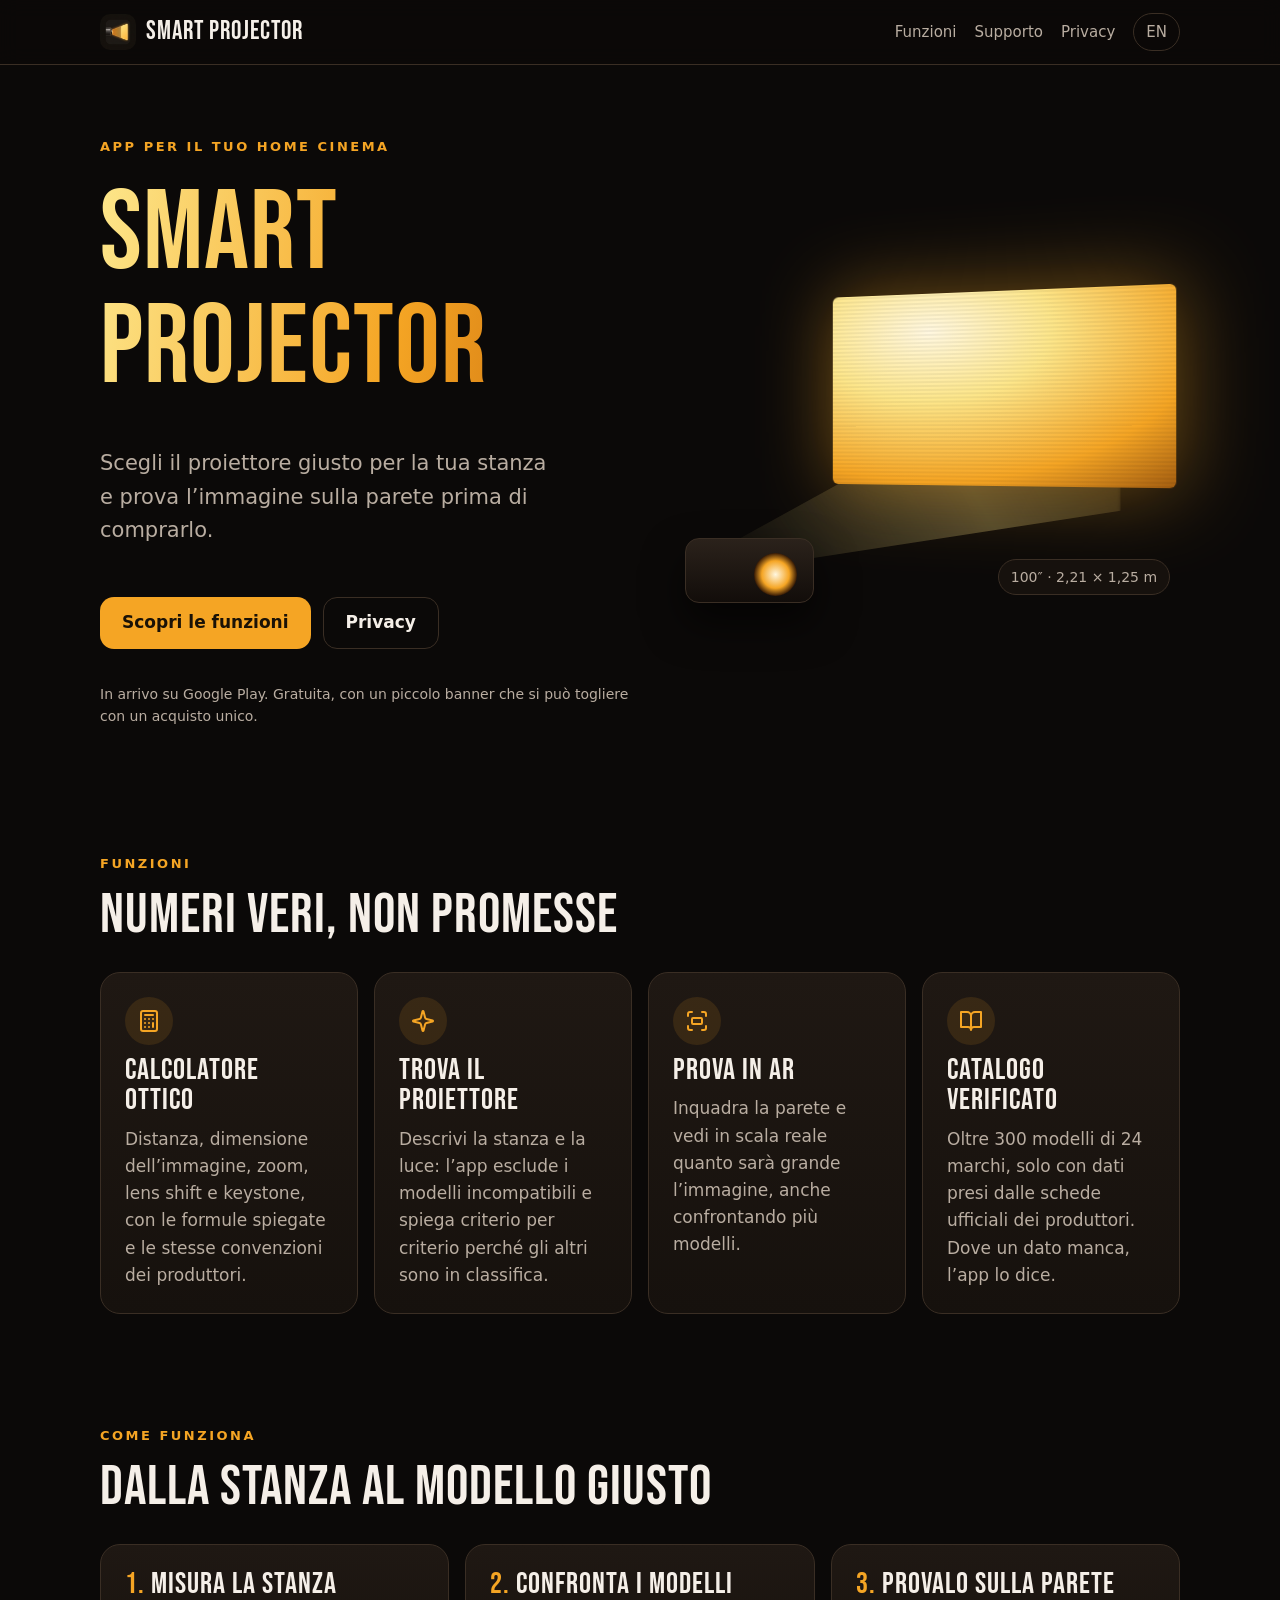
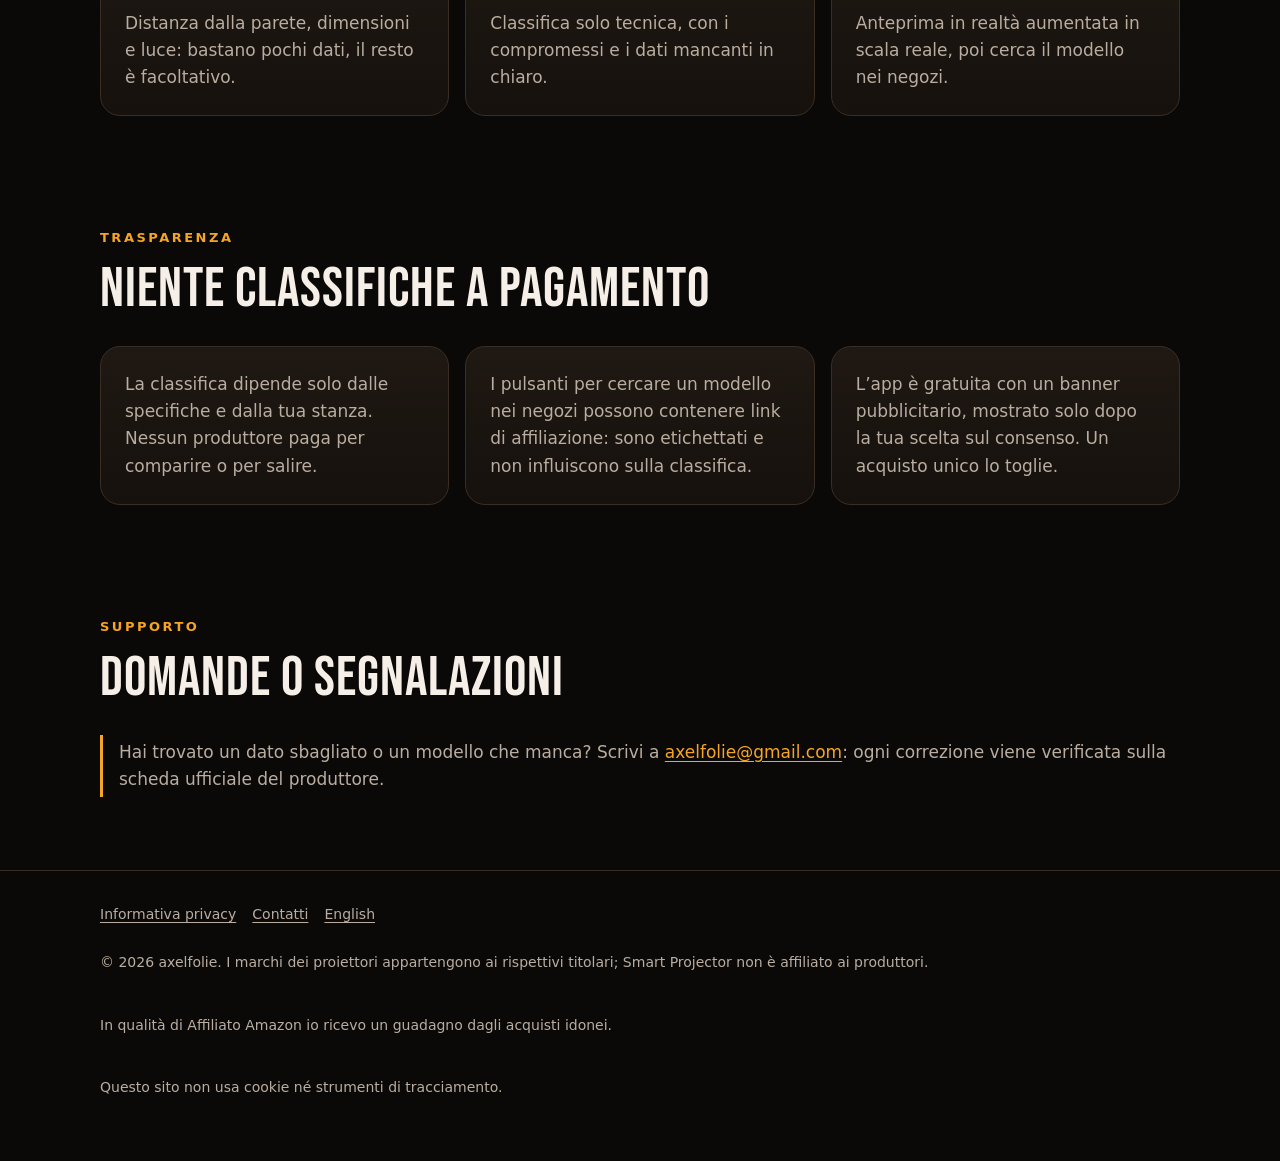
==== index.html @ 02530679 "Add files via upload" ====
<!doctype html>
<html lang="it">
<head>
  <meta charset="utf-8" />
  <meta name="viewport" content="width=device-width, initial-scale=1" />
  <title>Smart Projector – scegli e prova il proiettore giusto</title>
  <meta name="description" content="App per scegliere il proiettore adatto alla tua stanza: calcoli ottici verificabili, catalogo con schede ufficiali e anteprima in realtà aumentata sulla tua parete." />
  <meta name="theme-color" content="#0b0908" />
  <link rel="icon" href="favicon.png" />
  <link rel="alternate" hreflang="en" href="en/" />
  <link rel="stylesheet" href="assets/style.css" />
</head>
<body>
  <header class="top">
    <div class="wrap">
      <a class="brand" href="./"><img src="assets/icon-256.png" alt="" width="36" height="36" /><span>Smart Projector</span></a>
      <nav class="nav" aria-label="Principale">
        <a class="hide-sm" href="#funzioni">Funzioni</a>
        <a class="hide-sm" href="#supporto">Supporto</a>
        <a href="privacy.html">Privacy</a>
        <a class="lang" href="en/" hreflang="en" lang="en">EN</a>
      </nav>
    </div>
  </header>

  <main>
    <section class="hero">
      <div class="wrap">
        <div class="hero-copy">
          <span class="eyebrow">App per il tuo home cinema</span>
          <h1 class="gradient">Smart Projector</h1>
          <p class="lead">Scegli il proiettore giusto per la tua stanza e prova l’immagine sulla parete prima di comprarlo.</p>
          <div class="cta">
            <a class="btn btn-primary" href="#funzioni">Scopri le funzioni</a>
            <a class="btn btn-ghost" href="privacy.html">Privacy</a>
          </div>
          <p class="soon">In arrivo su Google Play. Gratuita, con un piccolo banner che si può togliere con un acquisto unico.</p>
        </div>
        <div class="stage" aria-hidden="true">
          <div class="beam"></div>
          <div class="screen"></div>
          <div class="projector"></div>
          <div class="label">100″ · 2,21 × 1,25 m</div>
        </div>
      </div>
    </section>

    <section id="funzioni">
      <div class="wrap">
        <div class="section-head">
          <span class="eyebrow">Funzioni</span>
          <h2>Numeri veri, non promesse</h2>
        </div>
        <div class="grid">
          <article class="card">
            <div class="icon"><svg viewBox="0 0 24 24" fill="none" stroke="currentColor" stroke-width="2" stroke-linecap="round" stroke-linejoin="round" aria-hidden="true"><rect width="16" height="20" x="4" y="2" rx="2"/><line x1="8" x2="16" y1="6" y2="6"/><path d="M16 10h.01M12 10h.01M8 10h.01M12 14h.01M8 14h.01M12 18h.01M8 18h.01M16 14v4"/></svg></div>
            <h3>Calcolatore ottico</h3>
            <p>Distanza, dimensione dell’immagine, zoom, lens shift e keystone, con le formule spiegate e le stesse convenzioni dei produttori.</p>
          </article>
          <article class="card">
            <div class="icon"><svg viewBox="0 0 24 24" fill="none" stroke="currentColor" stroke-width="2" stroke-linecap="round" stroke-linejoin="round" aria-hidden="true"><path d="M9.937 15.5A2 2 0 0 0 8.5 14.063l-6.135-1.582a.5.5 0 0 1 0-.962L8.5 9.936A2 2 0 0 0 9.937 8.5l1.582-6.135a.5.5 0 0 1 .963 0L14.063 8.5A2 2 0 0 0 15.5 9.937l6.135 1.581a.5.5 0 0 1 0 .964L15.5 14.063a2 2 0 0 0-1.437 1.437l-1.582 6.135a.5.5 0 0 1-.963 0z"/></svg></div>
            <h3>Trova il proiettore</h3>
            <p>Descrivi la stanza e la luce: l’app esclude i modelli incompatibili e spiega criterio per criterio perché gli altri sono in classifica.</p>
          </article>
          <article class="card">
            <div class="icon"><svg viewBox="0 0 24 24" fill="none" stroke="currentColor" stroke-width="2" stroke-linecap="round" stroke-linejoin="round" aria-hidden="true"><path d="M3 7V5a2 2 0 0 1 2-2h2M17 3h2a2 2 0 0 1 2 2v2M21 17v2a2 2 0 0 1-2 2h-2M7 21H5a2 2 0 0 1-2-2v-2"/><rect width="10" height="6" x="7" y="9" rx="1"/></svg></div>
            <h3>Prova in AR</h3>
            <p>Inquadra la parete e vedi in scala reale quanto sarà grande l’immagine, anche confrontando più modelli.</p>
          </article>
          <article class="card">
            <div class="icon"><svg viewBox="0 0 24 24" fill="none" stroke="currentColor" stroke-width="2" stroke-linecap="round" stroke-linejoin="round" aria-hidden="true"><path d="M2 3h6a4 4 0 0 1 4 4v14a3 3 0 0 0-3-3H2zM22 3h-6a4 4 0 0 0-4 4v14a3 3 0 0 1 3-3h7z"/></svg></div>
            <h3>Catalogo verificato</h3>
            <p>Oltre 300 modelli di 24 marchi, solo con dati presi dalle schede ufficiali dei produttori. Dove un dato manca, l’app lo dice.</p>
          </article>
        </div>
      </div>
    </section>

    <section>
      <div class="wrap">
        <div class="section-head">
          <span class="eyebrow">Come funziona</span>
          <h2>Dalla stanza al modello giusto</h2>
        </div>
        <div class="steps">
          <article class="card step">
            <h3>Misura la stanza</h3>
            <p>Distanza dalla parete, dimensioni e luce: bastano pochi dati, il resto è facoltativo.</p>
          </article>
          <article class="card step">
            <h3>Confronta i modelli</h3>
            <p>Classifica solo tecnica, con i compromessi e i dati mancanti in chiaro.</p>
          </article>
          <article class="card step">
            <h3>Provalo sulla parete</h3>
            <p>Anteprima in realtà aumentata in scala reale, poi cerca il modello nei negozi.</p>
          </article>
        </div>
      </div>
    </section>

    <section>
      <div class="wrap">
        <div class="section-head">
          <span class="eyebrow">Trasparenza</span>
          <h2>Niente classifiche a pagamento</h2>
        </div>
        <div class="grid">
          <div class="card"><p>La classifica dipende solo dalle specifiche e dalla tua stanza. Nessun produttore paga per comparire o per salire.</p></div>
          <div class="card"><p>I pulsanti per cercare un modello nei negozi possono contenere link di affiliazione: sono etichettati e non influiscono sulla classifica.</p></div>
          <div class="card"><p>L’app è gratuita con un banner pubblicitario, mostrato solo dopo la tua scelta sul consenso. Un acquisto unico lo toglie.</p></div>
        </div>
      </div>
    </section>

    <section id="supporto">
      <div class="wrap">
        <div class="section-head">
          <span class="eyebrow">Supporto</span>
          <h2>Domande o segnalazioni</h2>
        </div>
        <p class="note">Hai trovato un dato sbagliato o un modello che manca? Scrivi a <a href="mailto:axelfolie@gmail.com">axelfolie@gmail.com</a>: ogni correzione viene verificata sulla scheda ufficiale del produttore.</p>
      </div>
    </section>
  </main>

  <footer>
    <div class="wrap">
      <nav aria-label="Note legali">
        <a href="privacy.html">Informativa privacy</a>
        <a href="mailto:axelfolie@gmail.com">Contatti</a>
        <a href="en/" hreflang="en" lang="en">English</a>
      </nav>
      <p>© 2026 axelfolie. I marchi dei proiettori appartengono ai rispettivi titolari; Smart Projector non è affiliato ai produttori.</p>
      <p>In qualità di Affiliato Amazon io ricevo un guadagno dagli acquisti idonei.</p>
      <p>Questo sito non usa cookie né strumenti di tracciamento.</p>
    </div>
  </footer>
</body>
</html>
---- assets/style.css ----
/* Smart Projector — sito statico. Stessi colori e titoli dell'app (sala buia, luce ambra). */
@font-face {
  font-family: 'Bebas Neue';
  src: url('fonts/BebasNeue_400Regular.ttf') format('truetype');
  font-display: swap;
}

:root {
  --bg: #0b0908;
  --card: #16110d;
  --card-2: #1f1813;
  --text: #f5efe8;
  --muted: #b9ada1;
  --accent: #f5a524;
  --accent-2: #fde68a;
  --on-accent: #1a1206;
  --border: #3a2e24;
  --radius: 20px;
  --display: 'Bebas Neue', Impact, 'Arial Narrow', sans-serif;
  --body: system-ui, -apple-system, 'Segoe UI', Roboto, 'Helvetica Neue', Arial, sans-serif;
}

* { box-sizing: border-box; }
html { scroll-behavior: smooth; }
body {
  margin: 0;
  background: var(--bg);
  color: var(--text);
  font: 17px/1.6 var(--body);
  -webkit-font-smoothing: antialiased;
}
img { max-width: 100%; display: block; }
a { color: var(--accent); text-underline-offset: 3px; }
a:hover { color: var(--accent-2); }
:focus-visible { outline: 3px solid var(--accent-2); outline-offset: 3px; border-radius: 6px; }

.wrap { width: min(1080px, 100% - 32px); margin-inline: auto; }

/* Intestazione */
.top {
  position: sticky; top: 0; z-index: 10;
  background: rgba(11, 9, 8, 0.82);
  backdrop-filter: blur(10px);
  border-bottom: 1px solid var(--border);
}
.top .wrap { display: flex; align-items: center; justify-content: space-between; gap: 16px; min-height: 64px; }
.brand { display: flex; align-items: center; gap: 10px; color: var(--text); text-decoration: none; }
.brand img { width: 36px; height: 36px; border-radius: 10px; }
.brand span { font: 26px/1 var(--display); letter-spacing: 1px; }
.nav { display: flex; align-items: center; gap: 18px; font-size: 15px; }
.nav a { color: var(--muted); text-decoration: none; padding: 10px 0; }
.nav a:hover, .nav a[aria-current='page'] { color: var(--text); }
.lang { border: 1px solid var(--border); border-radius: 999px; padding: 6px 12px !important; }

/* Titoli */
.eyebrow { font-size: 13px; letter-spacing: 2.5px; text-transform: uppercase; color: var(--accent); font-weight: 600; }
h1, h2, h3 { font-family: var(--display); font-weight: 400; letter-spacing: 1px; line-height: 1.02; margin: 0; }
h1 { font-size: clamp(56px, 11vw, 112px); }
h2 { font-size: clamp(36px, 6vw, 56px); }
h3 { font-size: 30px; }
.gradient {
  background: linear-gradient(100deg, var(--accent-2), var(--accent) 55%, #c2650a);
  -webkit-background-clip: text; background-clip: text; color: transparent;
}
.lead { font-size: clamp(18px, 2.4vw, 21px); color: var(--muted); max-width: 34ch; }

/* Hero con fascio di luce */
.hero { position: relative; overflow: hidden; padding: 72px 0 56px; }
.hero .wrap { display: grid; gap: 40px; align-items: center; grid-template-columns: 1.1fr 1fr; }
.hero-copy { display: grid; gap: 20px; }
.cta { display: flex; flex-wrap: wrap; gap: 12px; margin-top: 8px; }
.btn {
  display: inline-flex; align-items: center; gap: 10px; min-height: 52px; padding: 0 22px;
  border-radius: 14px; font-weight: 600; text-decoration: none; cursor: pointer;
  transition: transform 160ms ease, background-color 160ms ease;
}
.btn-primary { background: var(--accent); color: var(--on-accent); }
.btn-primary:hover { background: var(--accent-2); color: var(--on-accent); transform: translateY(-1px); }
.btn-ghost { border: 1px solid var(--border); color: var(--text); }
.btn-ghost:hover { border-color: var(--accent); color: var(--text); }
.soon { font-size: 14px; color: var(--muted); }

.stage { position: relative; aspect-ratio: 4 / 3; perspective: 900px; }
.stage .screen {
  position: absolute; right: 2%; top: 10%; width: 70%; aspect-ratio: 16 / 9;
  border-radius: 6px;
  background: radial-gradient(120% 120% at 30% 20%, #fff7e0 0%, #fde68a 30%, #f5a524 65%, #7c3a06 100%);
  box-shadow: 0 0 80px rgba(245, 165, 36, 0.45);
  transform: rotateY(-14deg);
  animation: glow 4.5s ease-in-out infinite;
}
.stage .screen::after {
  content: ''; position: absolute; inset: 0; border-radius: inherit;
  background: repeating-linear-gradient(0deg, rgba(0,0,0,0.05) 0 2px, transparent 2px 4px);
}
.stage .beam {
  position: absolute; left: 6%; bottom: 14%; width: 82%; height: 70%;
  background: linear-gradient(60deg, rgba(253, 230, 138, 0.0) 0%, rgba(253, 230, 138, 0.28) 55%, rgba(245, 165, 36, 0.05) 100%);
  clip-path: polygon(0 92%, 100% 6%, 100% 76%, 0 100%);
  filter: blur(2px);
  animation: beam 4.5s ease-in-out infinite;
}
.stage .projector {
  position: absolute; left: 0; bottom: 6%; width: 26%; aspect-ratio: 2 / 1;
  border-radius: 14px; background: linear-gradient(180deg, #2b221b, #120d0a);
  border: 1px solid var(--border);
  box-shadow: 0 20px 40px rgba(0,0,0,0.6);
}
.stage .projector::after {
  content: ''; position: absolute; right: 12%; top: 22%; width: 34%; aspect-ratio: 1;
  border-radius: 50%;
  background: radial-gradient(circle, #fff7e0 0%, #f5a524 45%, #3b1d05 70%);
}
.stage .label {
  position: absolute; right: 2%; bottom: 8%; font-size: 14px; color: var(--muted);
  border: 1px solid var(--border); border-radius: 999px; padding: 6px 12px; background: var(--card);
}
@keyframes glow { 50% { box-shadow: 0 0 120px rgba(245, 165, 36, 0.65); } }
@keyframes beam { 50% { opacity: 0.7; } }

/* Sezioni */
section { padding: 56px 0; }
.section-head { display: grid; gap: 12px; margin-bottom: 28px; }
.grid { display: grid; gap: 16px; grid-template-columns: repeat(auto-fit, minmax(230px, 1fr)); }
.card {
  background: linear-gradient(180deg, var(--card-2), var(--card));
  border: 1px solid var(--border); border-radius: var(--radius); padding: 24px;
  display: grid; gap: 10px; align-content: start;
}
.card p { margin: 0; color: var(--muted); }
.icon {
  width: 48px; height: 48px; border-radius: 50%; display: grid; place-items: center;
  background: rgba(245, 165, 36, 0.12); color: var(--accent);
}
.icon svg { width: 24px; height: 24px; }
.steps { counter-reset: step; display: grid; gap: 16px; grid-template-columns: repeat(auto-fit, minmax(260px, 1fr)); }
.step { counter-increment: step; }
.step h3::before { content: counter(step) '. '; color: var(--accent); }
.note { border-left: 3px solid var(--accent); padding: 4px 0 4px 16px; color: var(--muted); }

/* Pagine di testo (privacy) */
.doc { padding: 48px 0 64px; }
.doc .wrap { max-width: 760px; }
.doc h1 { font-size: clamp(48px, 9vw, 80px); margin-bottom: 8px; }
.doc h2 { font-size: 34px; margin: 40px 0 12px; }
.doc p, .doc li { color: #e4dbd2; }
.doc ul { padding-left: 22px; }
.doc .updated { color: var(--muted); }
.doc table { width: 100%; border-collapse: collapse; font-size: 15px; margin: 12px 0; }
.doc th, .doc td { text-align: left; vertical-align: top; padding: 10px; border-bottom: 1px solid var(--border); }
.doc th { color: var(--accent); font-weight: 600; }

/* Piè di pagina */
footer { border-top: 1px solid var(--border); padding: 32px 0 48px; color: var(--muted); font-size: 14px; }
footer .wrap { display: grid; gap: 12px; }
footer nav { display: flex; flex-wrap: wrap; gap: 16px; }
footer a { color: var(--muted); }

@media (max-width: 820px) {
  .hero .wrap { grid-template-columns: 1fr; }
  .nav .hide-sm { display: none; }
}
@media (prefers-reduced-motion: reduce) {
  *, *::before, *::after { animation: none !important; transition: none !important; scroll-behavior: auto !important; }
}
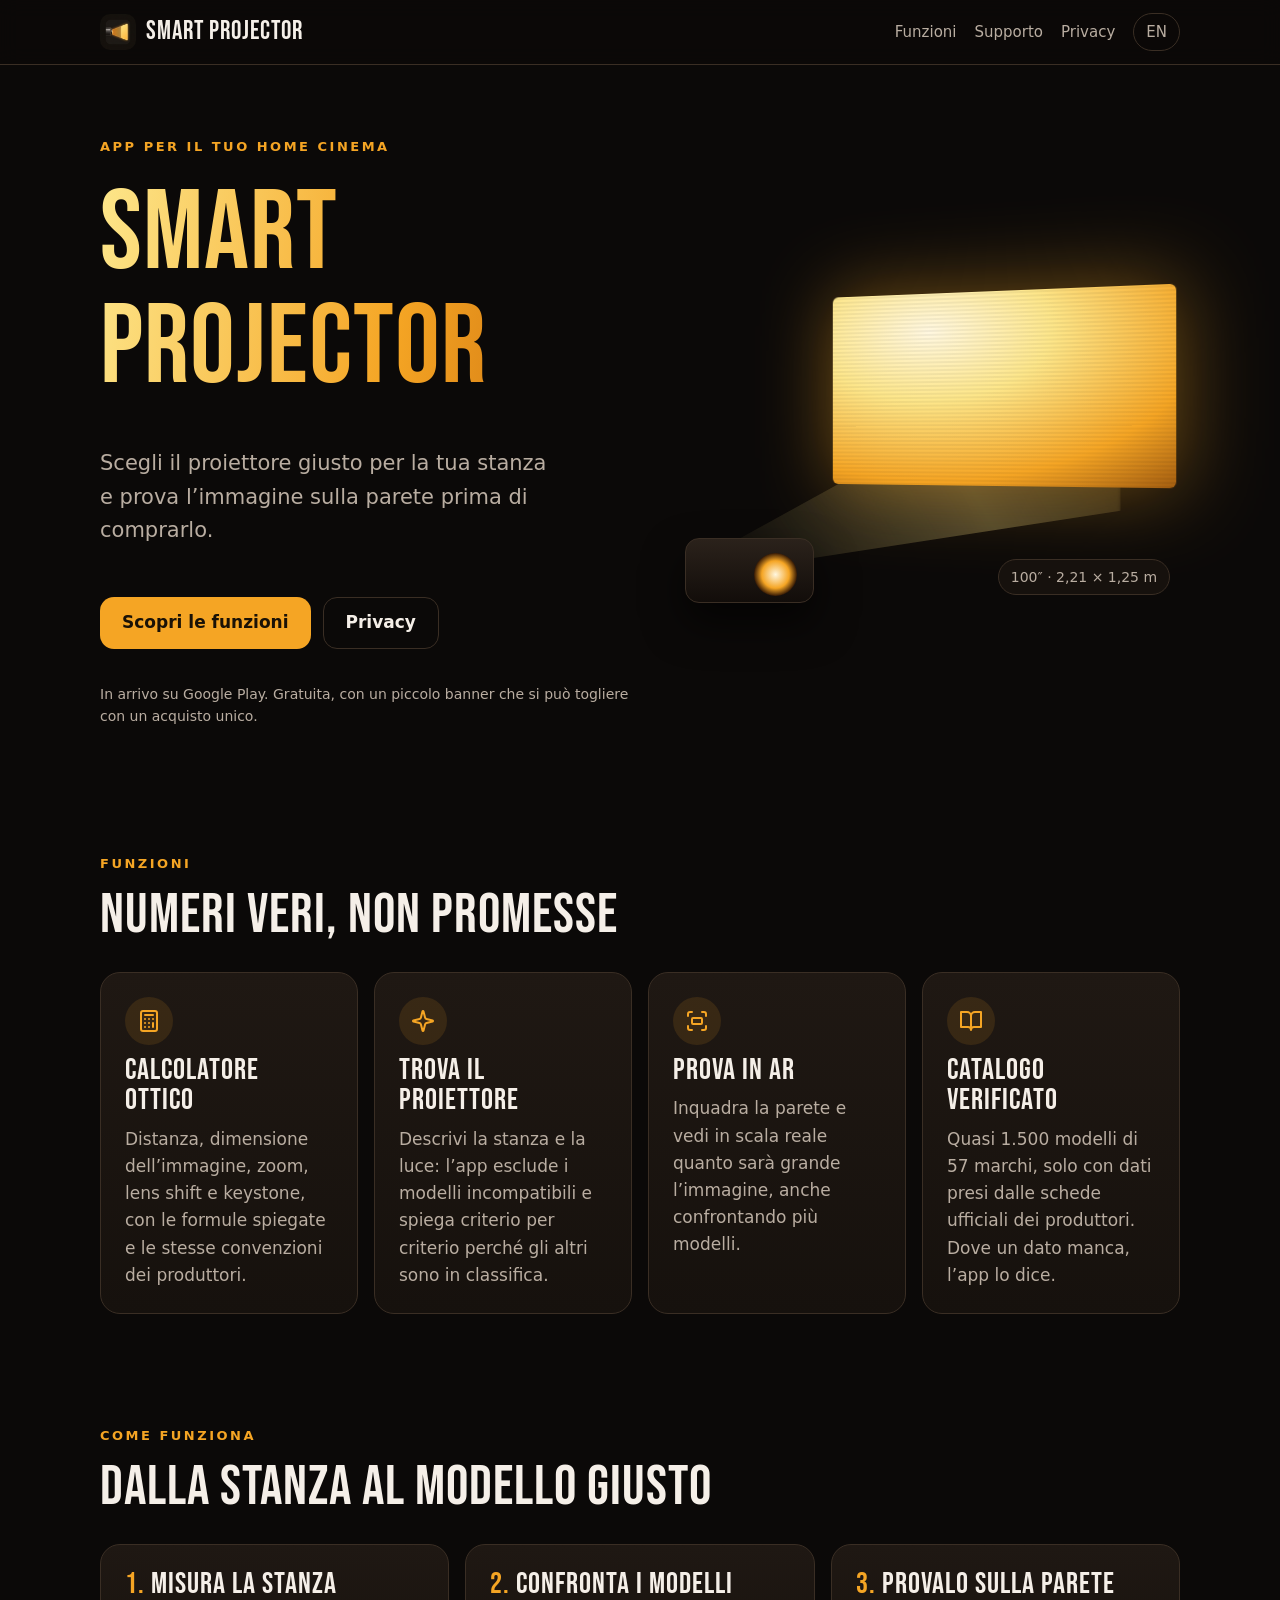
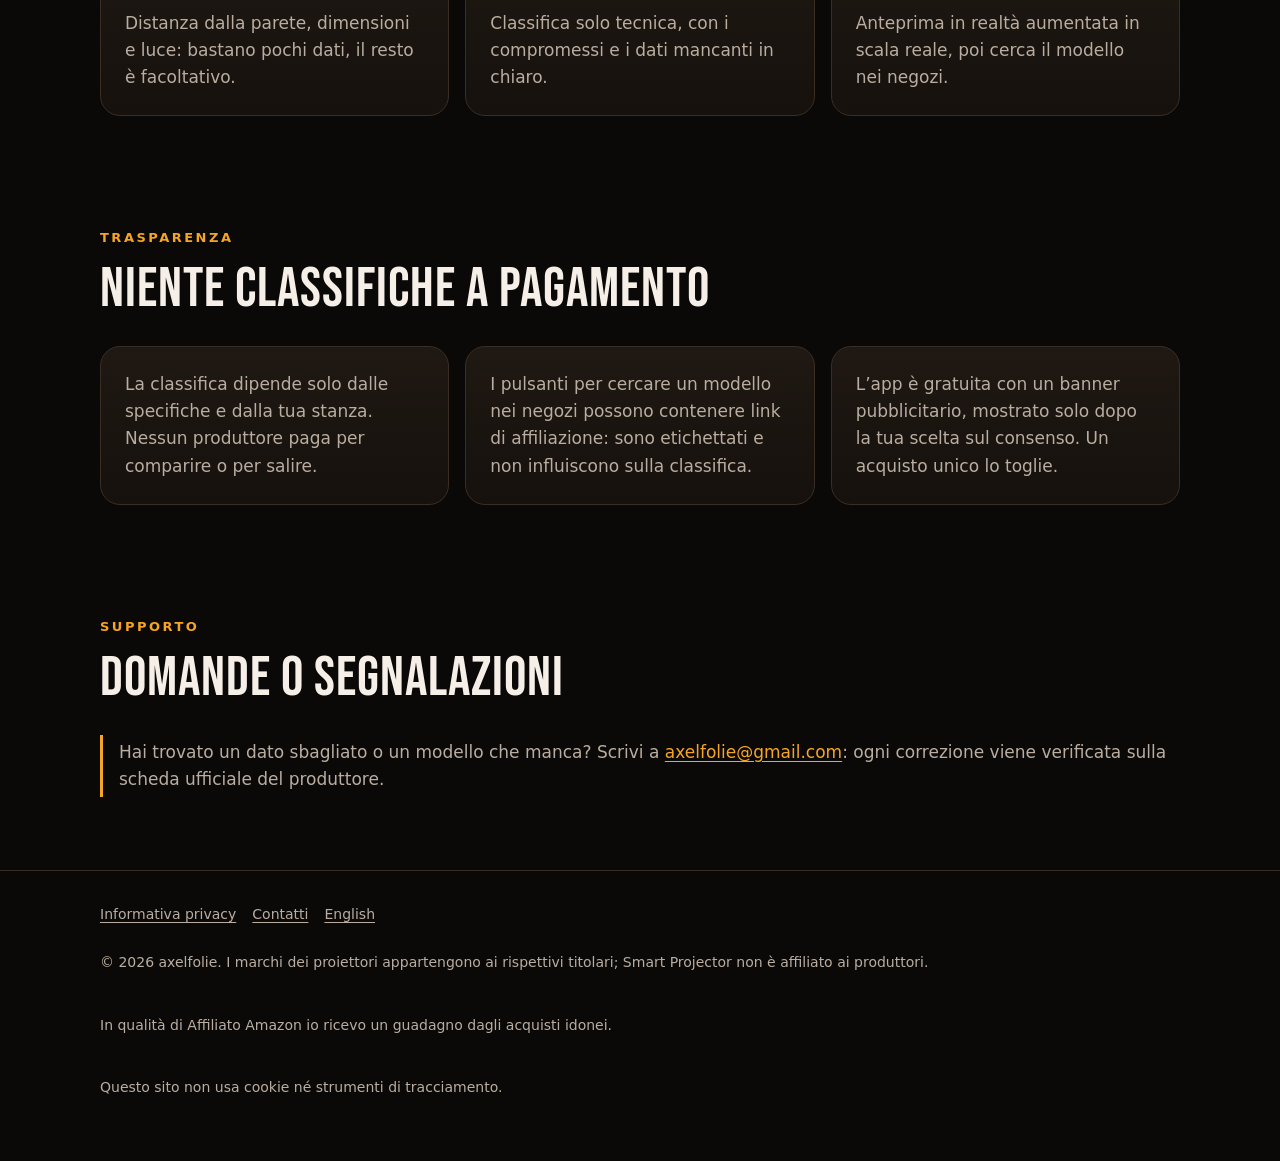
==== commit 8013384f: "Aggiorna il conteggio del catalogo: quasi 1.500 modelli di 57 marchi Co-Authored-By: Claude Opus 5.5" ====
--- a/index.html
+++ b/index.html
@@ -70,7 +70,7 @@
           <article class="card">
             <div class="icon"><svg viewBox="0 0 24 24" fill="none" stroke="currentColor" stroke-width="2" stroke-linecap="round" stroke-linejoin="round" aria-hidden="true"><path d="M2 3h6a4 4 0 0 1 4 4v14a3 3 0 0 0-3-3H2zM22 3h-6a4 4 0 0 0-4 4v14a3 3 0 0 1 3-3h7z"/></svg></div>
             <h3>Catalogo verificato</h3>
-            <p>Oltre 300 modelli di 24 marchi, solo con dati presi dalle schede ufficiali dei produttori. Dove un dato manca, l’app lo dice.</p>
+            <p>Quasi 1.500 modelli di 57 marchi, solo con dati presi dalle schede ufficiali dei produttori. Dove un dato manca, l’app lo dice.</p>
           </article>
         </div>
       </div>
